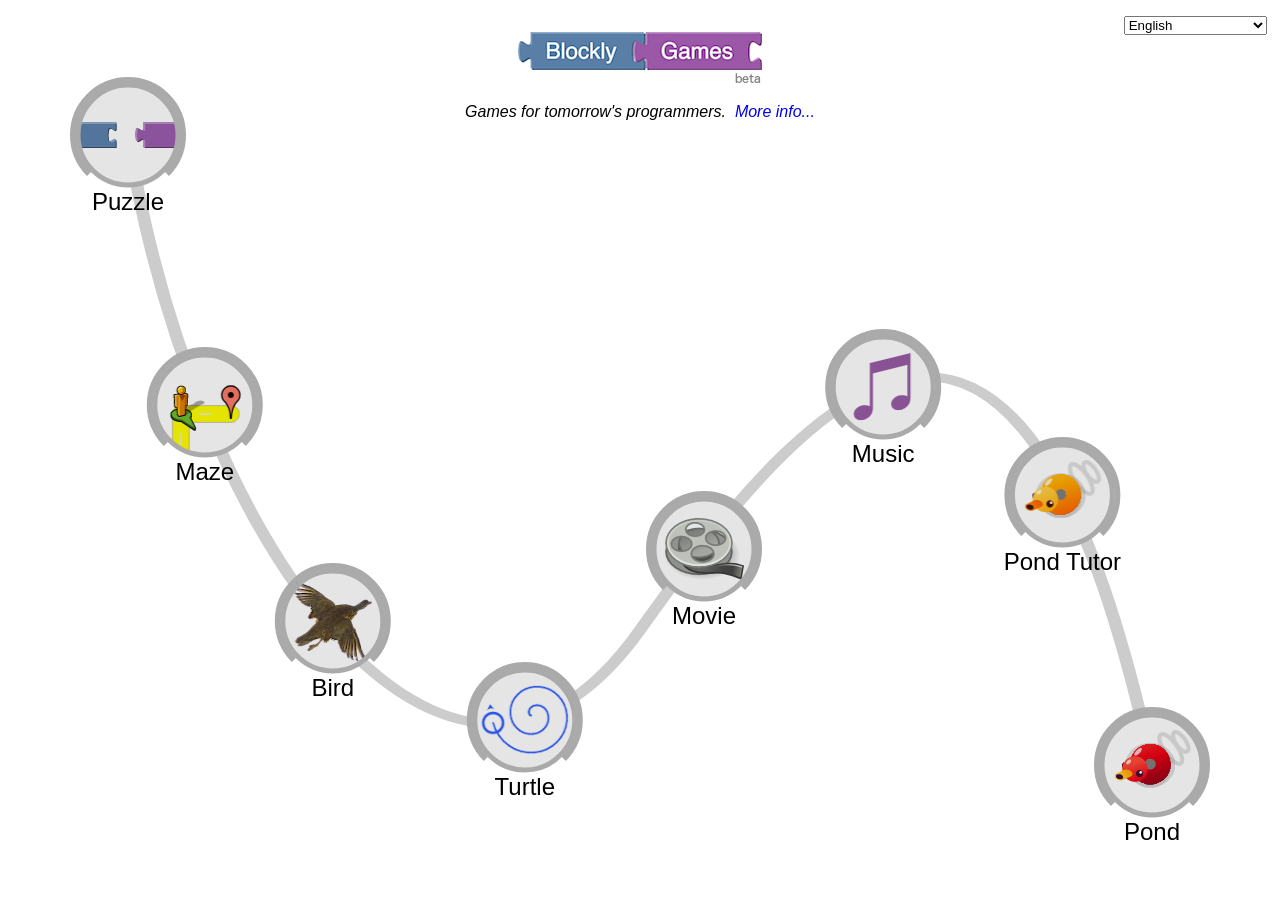
==== index.html @ db852dc3 "init" ====
<!DOCTYPE html>
<html>
<head>
  <meta charset="utf-8">
  <meta name="google" value="notranslate">
  <meta name="viewport" content="target-densitydpi=device-dpi, width=device-width, initial-scale=1.0, user-scalable=no">
  <meta name="description" content="Games for tomorrow's programmers.">
  <title>Blockly Games</title>
  <link rel="stylesheet" href="common/common.css">
  <link rel="stylesheet" href="index/style.css">
  <script src="common/boot.js"></script>
</head>
<body>
</body>
</html>
---- common/common.css ----
body {
  background-color: #fff;
  font-family: sans-serif;
  margin-top: 0;
}
h1 {
  font-weight: normal;
  font-size: 130%;
}
h1 a {
  text-decoration: none;
}
a:hover {
  color: #f00;
}
.farSide {
  text-align: right;
}
html[dir="RTL"] .farSide {
  text-align: left;
}
.level_number {
  border: solid 1px #ddd;
  border-radius: 20px;
  padding: 6px 12px;
  color: #888;
}
.level_dot {
  border: solid 1px #ddd;
	border-radius: 50%;
	width: 15px;
	height: 15px;
  display: inline-block;
}
.level_done, .level_dot:hover, .level_number:hover {
  background-color: #ddd;
  color: #000;
}
#containerCode {
  direction: ltr;
  background-color: #eee;
  padding: 5px;
  margin: 0 3ex;
  font-size: large;
  overflow: auto;
  max-height: 200px;
}

img[src$="help.png"] {
  height: 64px;
  width: 64px;
}

html[dir="RTL"] .mirrorImg {
  transform: scaleX(-1);
}

#languageMenu {
  vertical-align: top;
  margin-top: 16px;
}

/* Buttons */
button {
  margin: 5px;
  padding: 10px;
  border-radius: 4px;
  border: 1px solid #ddd;
  font-size: large;
  background-color: #eee;
  color: #000;
}
button.primary {
  border: 1px solid #dd4b39;
  background-color: #dd4b39;
  color: #fff;
}
button.secondary {
  border: 1px solid #4d90fe;
  background-color: #4d90fe;
  color: #fff;
}
button.primary>img,
button.secondary>img {
  opacity: 1;
}
button>img {
  opacity: 0.6;
  vertical-align: text-bottom;
}
button:hover:not(:disabled)>img {
  opacity: 1;
}
button:active:not(:disabled) {
  border: 1px solid #888 !important;
}
button:hover:not(:disabled) {
  box-shadow: 2px 2px 5px #888;
}

/* Dialogs */
#dialog {
  visibility: hidden;
  background-color: #fff;
  color: #000;
  border: 1px solid #ccc;
  position: absolute;
  border-radius: 8px;
  box-shadow: 5px 5px 5px #888;
  padding: 10px;
}
#dialogBorder {
  visibility: hidden;
  position: absolute;
  background-color: #fff;
  color: #000;
  border: 1px solid #000;
  border-radius: 6px;
  box-shadow: 5px 5px 5px #888;
}
#dialogShadow {
  visibility: hidden;
  position: fixed;
  top: 0;
  left: 0;
  height: 100%;
  width: 100%;
  background-color: #000;
  opacity: 0.3
}
.dialogAnimate {
  transition-property: width height left top opacity;
  transition-duration: 0.2s;
  transition-timing-function: linear;
}
.dialogHiddenContent {
  visibility: hidden;
  position: absolute;
  top: 0;
  left: 0;
  z-index: -1;
}
#dialogHeader {
  height: 25px;
  margin: -10px -10px 15px;
  border-top-left-radius: 8px;
  border-top-right-radius: 8px;
  background-color: #ddd;
  cursor: move;
}
#dialog button {
  min-width: 4em;
}
.readonly .blocklyMainBackground {
  stroke: none;
}
#galleryForm>header {
  font-size: larger;
}
#galleryForm>footer {
  font-size: smaller;
}
#galleryForm>* {
  margin-top: 1em;
  margin-left: 1em;
  margin-right: 1em;
}
---- index/style.css ----
html, body {
  height: 100%;
  width: 100%;
  padding: 0;
  margin: 0;
  overflow: hidden;
}

#languageMenu {
  position: absolute;
  top: 0;
}

html[dir="LTR"] #languageMenu {
  right: 1em;
}

html[dir="RTL"] #languageMenu {
  left: 1em;
}

#header {
  position: absolute;
  top: 1em;
  left: 20%;
  right: 20%;
  width: 60%;
  text-align: center;
}

#banner {
  padding: 1em;
}

#subtitle {
  font-style: italic;
}

a {
  text-decoration: none;
}

#clearDataPara {
  position: absolute;
  bottom: 0;
  margin: 1em;
}

#clearData {
  padding: 0 4px;
  margin: 5px 10px;
  font-size: medium;
}

#path {
  stroke: #ccc;
  stroke-width: 1;
  stroke-linecap: round;
  fill: none;
  stroke-dasharray: 180;
  stroke-dashoffset: 180;
  animation: dash .7s linear forwards;
}

@keyframes dash {
  to {
    stroke-dashoffset: 0;
  }
}

.iconBack {
  fill: #fff;
}

.iconBorder {
  stroke: #aaa;
  stroke-width: 5;
  fill: rgba(0, 0, 0, 0.1);
}

a:hover > .iconBorder {
  fill: rgba(255, 255, 255, 0.1);
}

a:hover > text {
  fill: #666;
}

.icon {
  animation: pop .5s cubic-bezier(.5,.5,.5,1.5) forwards;
  visibility: hidden;
}

.icon text {
  text-anchor: middle;
  font-size: 18pt;
}

#icon-puzzle {
  animation-delay: 0.0s;
}

#icon-maze {
  animation-delay: 0.1s;
}

#icon-bird {
  animation-delay: 0.2s;
}

#icon-turtle {
  animation-delay: 0.3s;
}

#icon-movie {
  animation-delay: 0.4s;
}

#icon-music {
  animation-delay: 0.5s;
}

#icon-pond-tutor {
  animation-delay: 0.6s;
}

#icon-pond-duck {
  animation-delay: 0.7s;
}

#back-puzzle {
  animation-delay: 0.3s;
}

#back-maze {
  animation-delay: 0.4s;
}

#back-bird {
  animation-delay: 0.5s;
}

#back-turtle {
  animation-delay: 0.6s;
}

#back-movie {
  animation-delay: 0.7s;
}

#back-music {
  animation-delay: 0.8s;
}

#back-pond-tutor {
  animation-delay: 0.9s;
}

#back-pond-duck {
  animation-delay: 1.0s;
}

@keyframes pop {
  from {
    transform: translate(150px, 50px) scale(0);
    visibility: visible;
  }
  to {
    transform: translate(0, 0) scale(1);
    visibility: visible;
  }
}

.gaugeBack {
  stroke: #aaa;
  stroke-width: 6;
  fill: none;
  animation: pop 0.1s linear forwards;
  visibility: hidden;
}

.gaugeFront {
  stroke: #0b0;
  stroke-width: 8;
  fill: none;
}
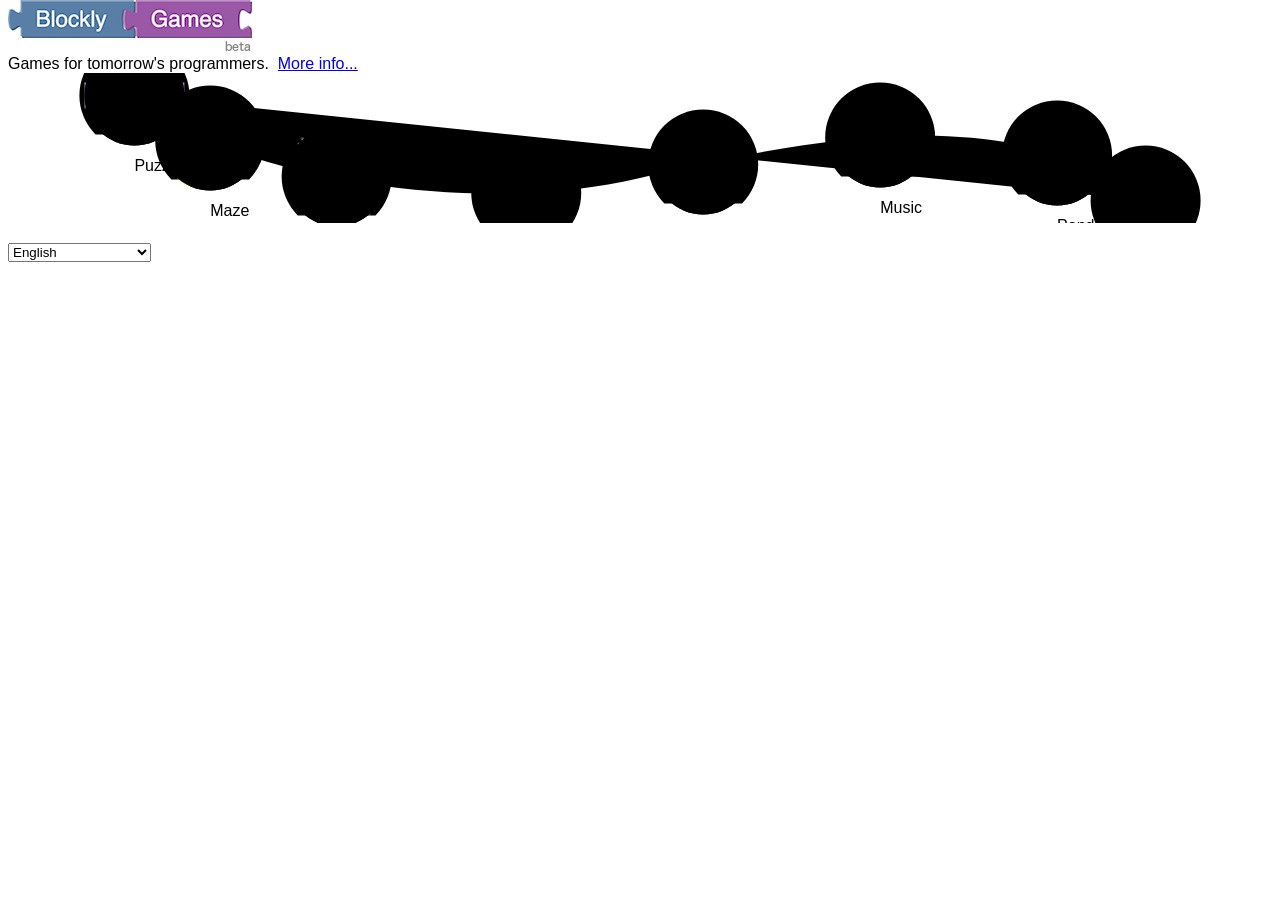
==== commit 8af949d5: "update" ====
--- a/index.html
+++ b/index.html
@@ -1,15 +1,17 @@
 <!DOCTYPE html>
 <html>
 <head>
-  <meta charset="utf-8">
-  <meta name="google" value="notranslate">
-  <meta name="viewport" content="target-densitydpi=device-dpi, width=device-width, initial-scale=1.0, user-scalable=no">
-  <meta name="description" content="Games for tomorrow's programmers.">
-  <title>Blockly Games</title>
-  <link rel="stylesheet" href="common/common.css">
-  <link rel="stylesheet" href="index/style.css">
-  <script src="common/boot.js"></script>
+	<meta charset="utf-8">
+	<meta name="google" value="notranslate">
+	<meta name="viewport" content="target-densitydpi=device-dpi, width=device-width, initial-scale=1.0, user-scalable=no">
+	<title>Blockly Games : Maze</title>
+	<link rel="stylesheet" href="common/common.css">
+	<link rel="stylesheet" href="maze/style.css">
+	<script src="maze/js/jszip.min.js"></script>
+	<script src="common/boot.js"></script>
+	<script src="common/storage.js"></script>
 </head>
 <body>
+	<p id="levelData" style="display: none">[[[0,0,0,0,0,0,0,0,0,0,0,0],[0,0,0,0,0,0,0,0,0,0,0,0],[0,0,0,0,0,0,0,0,0,0,0,0],[0,0,0,0,1,1,1,1,2,0,0,0],[0,0,0,0,1,0,0,0,0,0,0,0],[0,0,0,0,1,0,0,0,0,0,0,0],[0,0,0,0,3,0,0,0,0,0,0,0],[0,0,0,0,0,0,0,0,0,0,0,0],[0,0,0,0,0,0,0,0,0,0,0,0],[0,0,0,0,0,0,0,0,0,0,0,0]],[[0,0,0,0,0,0,0,0,0,0,0,0],[0,0,0,0,0,0,0,0,0,0,0,0],[0,0,0,0,0,0,0,0,0,0,0,0],[0,0,0,0,0,0,0,0,0,0,0,0],[0,0,0,0,0,0,0,0,0,0,0,0],[0,0,3,1,1,1,1,2,0,0,0,0],[0,0,0,0,0,0,0,0,0,0,0,0],[0,0,0,0,0,0,0,0,0,0,0,0],[0,0,0,0,0,0,0,0,0,0,0,0],[0,0,0,0,0,0,0,0,0,0,0,0]]]</p>
 </body>
-</html>
+</html>
--- a/maze/style.css
+++ b/maze/style.css
@@ -0,0 +1,145 @@
+#blockly {
+  position: fixed;
+  bottom: 10px;
+}
+#visualization {
+  position: relative;
+}
+#capacityBubble {
+  position: absolute;
+  margin-top: -0.5em;
+  left: 10px;
+  top: 375px;
+  width: 380px;
+}
+html[dir="RTL"] #capacityBubble {
+  left: auto;
+  right: 10px;
+}
+#capacity {
+  display: none;
+  color: #fff;
+  padding: 5px 1em;
+  border-radius: 15px;
+  background-color: rgba(64,64,64,0.7);
+  font-size: large;
+}
+.capacityNumber {
+  font-weight: bold;
+}
+#sampleOneTopBlock {
+  height: 80px;
+  width: 250px;
+}
+#pegSpin {
+  height: 50px;
+  width: 49px;
+  background-position: -343px 0px;
+  margin-top: 10px;
+  position: absolute;
+}
+html[dir="RTL"] #pegSpin {
+  background-position: -441px 0px;
+}
+
+.helpMenuFake {
+  border-radius: 4px;
+  background-color: #bfcdde;
+  color: #000;
+  padding: 0 1ex;
+  cursor: default;
+}
+img[src$="help_up.png"] {
+  margin: -20px 10px 0;
+  height: 64px;
+  width: 23px;
+}
+img[src$="help_down.png"] {
+  margin: 0 10px -20px;
+  height: 64px;
+  width: 23px;
+}
+
+#svgMaze {
+  overflow: hidden;
+}
+
+/* 'Look' icon */
+#look>path {
+  display: none;
+  fill: none;
+  stroke-width: 10;
+  stroke-linecap: round;
+  stroke-opacity: 0.7;
+}
+
+/* Buttons */
+button.primary {
+  /* Can't use "text-align: start" due to IE. */
+  text-align: left;
+}
+html[dir="RTL"] button.primary {
+  text-align: right;
+}
+
+/* Sprited icons. */
+.icon21 {
+  height: 21px;
+  width: 21px;
+  background-image: url(icons.png);
+}
+.link {
+  background-position: 0px 0px;
+}
+.run {
+  background-position: 0px -21px;
+}
+.stop {
+  background-position: -21px -21px;
+}
+
+#pegmanButton {
+  padding: 0;
+  position: relative;
+}
+#pegmanButton:active {
+  border: 1px solid #ddd !important;
+}
+#pegmanButton>img {
+  margin-left: -0.5ex;
+  margin-right: 0.5ex;
+  height: 38px;
+  width: 49px;
+  background-position: -980px 0px;
+  opacity: 0.8;
+}
+html[dir="RTL"] #pegmanButton>img {
+  margin-left: 0.5ex;
+  margin-right: -0.5ex;
+}
+#pegmanButton>span {
+  position: absolute;
+  top: 0.8ex;
+  margin-left: -15px;
+}
+html[dir="RTL"] #pegmanButton>span {
+  margin-right: -15px;
+}
+#pegmanMenu {
+  border: 1px solid #ddd;
+  border-radius: 5px;
+  box-shadow: 2px 2px 5px #888;
+  display: none;
+  position: absolute;
+}
+#pegmanMenu>div {
+  background-color: #fff;
+}
+#pegmanMenu>div:hover {
+  background-color: #57e;
+}
+#pegmanMenu>div>img {
+  height: 38px;
+  width: 49px;
+  background-position: -980px 0px;
+}
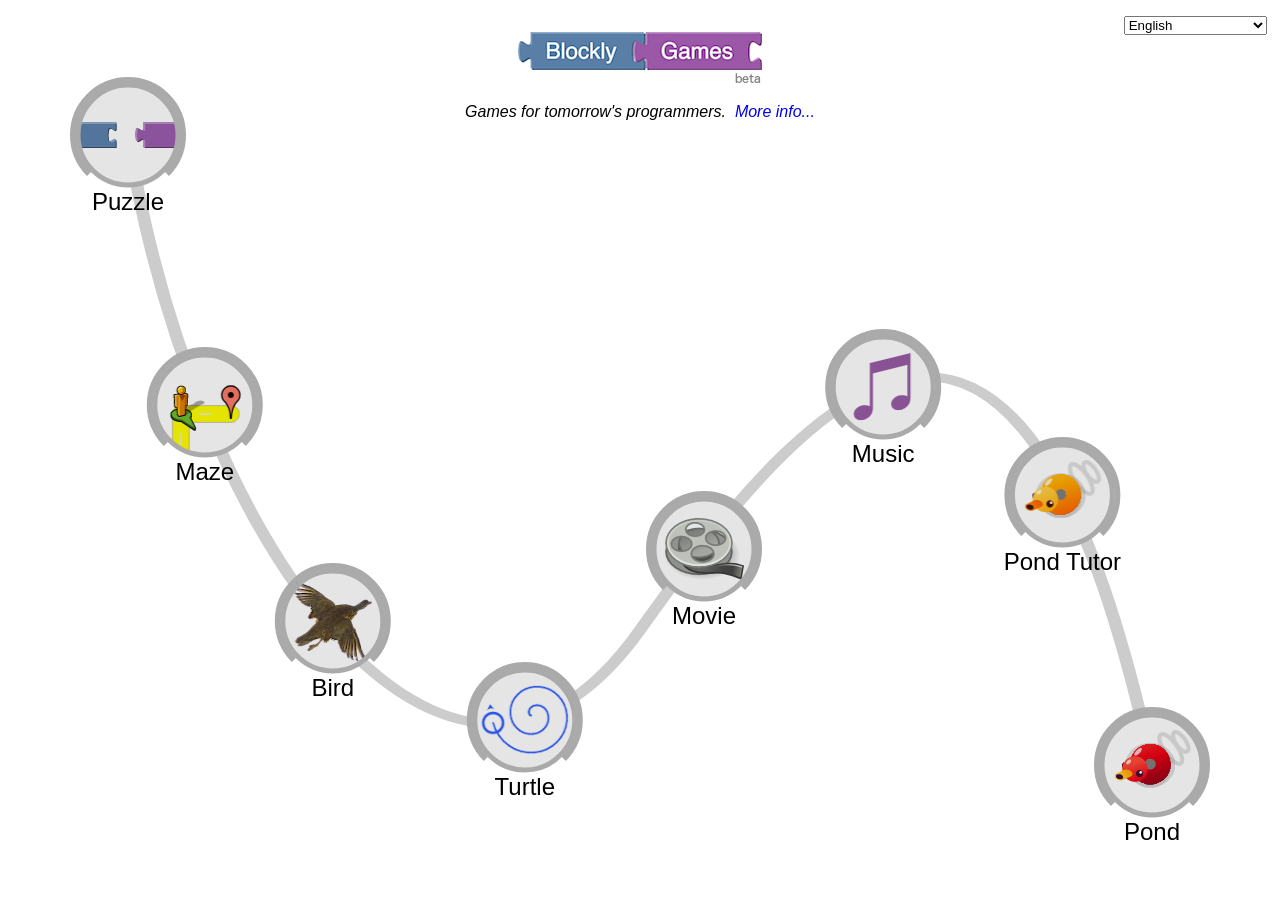
==== commit 536bb5a7: "ii" ====
--- a/index.html
+++ b/index.html
@@ -1,17 +1,15 @@
 <!DOCTYPE html>
 <html>
 <head>
-	<meta charset="utf-8">
-	<meta name="google" value="notranslate">
-	<meta name="viewport" content="target-densitydpi=device-dpi, width=device-width, initial-scale=1.0, user-scalable=no">
-	<title>Blockly Games : Maze</title>
-	<link rel="stylesheet" href="common/common.css">
-	<link rel="stylesheet" href="maze/style.css">
-	<script src="maze/js/jszip.min.js"></script>
-	<script src="common/boot.js"></script>
-	<script src="common/storage.js"></script>
+  <meta charset="utf-8">
+  <meta name="google" value="notranslate">
+  <meta name="viewport" content="target-densitydpi=device-dpi, width=device-width, initial-scale=1.0, user-scalable=no">
+  <meta name="description" content="Games for tomorrow's programmers.">
+  <title>Blockly Games</title>
+  <link rel="stylesheet" href="common/common.css">
+  <link rel="stylesheet" href="index/style.css">
+  <script src="common/boot.js"></script>
 </head>
 <body>
-	<p id="levelData" style="display: none">[[[0,0,0,0,0,0,0,0,0,0,0,0],[0,0,0,0,0,0,0,0,0,0,0,0],[0,0,0,0,0,0,0,0,0,0,0,0],[0,0,0,0,1,1,1,1,2,0,0,0],[0,0,0,0,1,0,0,0,0,0,0,0],[0,0,0,0,1,0,0,0,0,0,0,0],[0,0,0,0,3,0,0,0,0,0,0,0],[0,0,0,0,0,0,0,0,0,0,0,0],[0,0,0,0,0,0,0,0,0,0,0,0],[0,0,0,0,0,0,0,0,0,0,0,0]],[[0,0,0,0,0,0,0,0,0,0,0,0],[0,0,0,0,0,0,0,0,0,0,0,0],[0,0,0,0,0,0,0,0,0,0,0,0],[0,0,0,0,0,0,0,0,0,0,0,0],[0,0,0,0,0,0,0,0,0,0,0,0],[0,0,3,1,1,1,1,2,0,0,0,0],[0,0,0,0,0,0,0,0,0,0,0,0],[0,0,0,0,0,0,0,0,0,0,0,0],[0,0,0,0,0,0,0,0,0,0,0,0],[0,0,0,0,0,0,0,0,0,0,0,0]]]</p>
 </body>
-</html>+</html>
--- a/index/style.css
+++ b/index/style.css
@@ -0,0 +1,186 @@
+html, body {
+  height: 100%;
+  width: 100%;
+  padding: 0;
+  margin: 0;
+  overflow: hidden;
+}
+
+#languageMenu {
+  position: absolute;
+  top: 0;
+}
+
+html[dir="LTR"] #languageMenu {
+  right: 1em;
+}
+
+html[dir="RTL"] #languageMenu {
+  left: 1em;
+}
+
+#header {
+  position: absolute;
+  top: 1em;
+  left: 20%;
+  right: 20%;
+  width: 60%;
+  text-align: center;
+}
+
+#banner {
+  padding: 1em;
+}
+
+#subtitle {
+  font-style: italic;
+}
+
+a {
+  text-decoration: none;
+}
+
+#clearDataPara {
+  position: absolute;
+  bottom: 0;
+  margin: 1em;
+}
+
+#clearData {
+  padding: 0 4px;
+  margin: 5px 10px;
+  font-size: medium;
+}
+
+#path {
+  stroke: #ccc;
+  stroke-width: 1;
+  stroke-linecap: round;
+  fill: none;
+  stroke-dasharray: 180;
+  stroke-dashoffset: 180;
+  animation: dash .7s linear forwards;
+}
+
+@keyframes dash {
+  to {
+    stroke-dashoffset: 0;
+  }
+}
+
+.iconBack {
+  fill: #fff;
+}
+
+.iconBorder {
+  stroke: #aaa;
+  stroke-width: 5;
+  fill: rgba(0, 0, 0, 0.1);
+}
+
+a:hover > .iconBorder {
+  fill: rgba(255, 255, 255, 0.1);
+}
+
+a:hover > text {
+  fill: #666;
+}
+
+.icon {
+  animation: pop .5s cubic-bezier(.5,.5,.5,1.5) forwards;
+  visibility: hidden;
+}
+
+.icon text {
+  text-anchor: middle;
+  font-size: 18pt;
+}
+
+#icon-puzzle {
+  animation-delay: 0.0s;
+}
+
+#icon-maze {
+  animation-delay: 0.1s;
+}
+
+#icon-bird {
+  animation-delay: 0.2s;
+}
+
+#icon-turtle {
+  animation-delay: 0.3s;
+}
+
+#icon-movie {
+  animation-delay: 0.4s;
+}
+
+#icon-music {
+  animation-delay: 0.5s;
+}
+
+#icon-pond-tutor {
+  animation-delay: 0.6s;
+}
+
+#icon-pond-duck {
+  animation-delay: 0.7s;
+}
+
+#back-puzzle {
+  animation-delay: 0.3s;
+}
+
+#back-maze {
+  animation-delay: 0.4s;
+}
+
+#back-bird {
+  animation-delay: 0.5s;
+}
+
+#back-turtle {
+  animation-delay: 0.6s;
+}
+
+#back-movie {
+  animation-delay: 0.7s;
+}
+
+#back-music {
+  animation-delay: 0.8s;
+}
+
+#back-pond-tutor {
+  animation-delay: 0.9s;
+}
+
+#back-pond-duck {
+  animation-delay: 1.0s;
+}
+
+@keyframes pop {
+  from {
+    transform: translate(150px, 50px) scale(0);
+    visibility: visible;
+  }
+  to {
+    transform: translate(0, 0) scale(1);
+    visibility: visible;
+  }
+}
+
+.gaugeBack {
+  stroke: #aaa;
+  stroke-width: 6;
+  fill: none;
+  animation: pop 0.1s linear forwards;
+  visibility: hidden;
+}
+
+.gaugeFront {
+  stroke: #0b0;
+  stroke-width: 8;
+  fill: none;
+}
